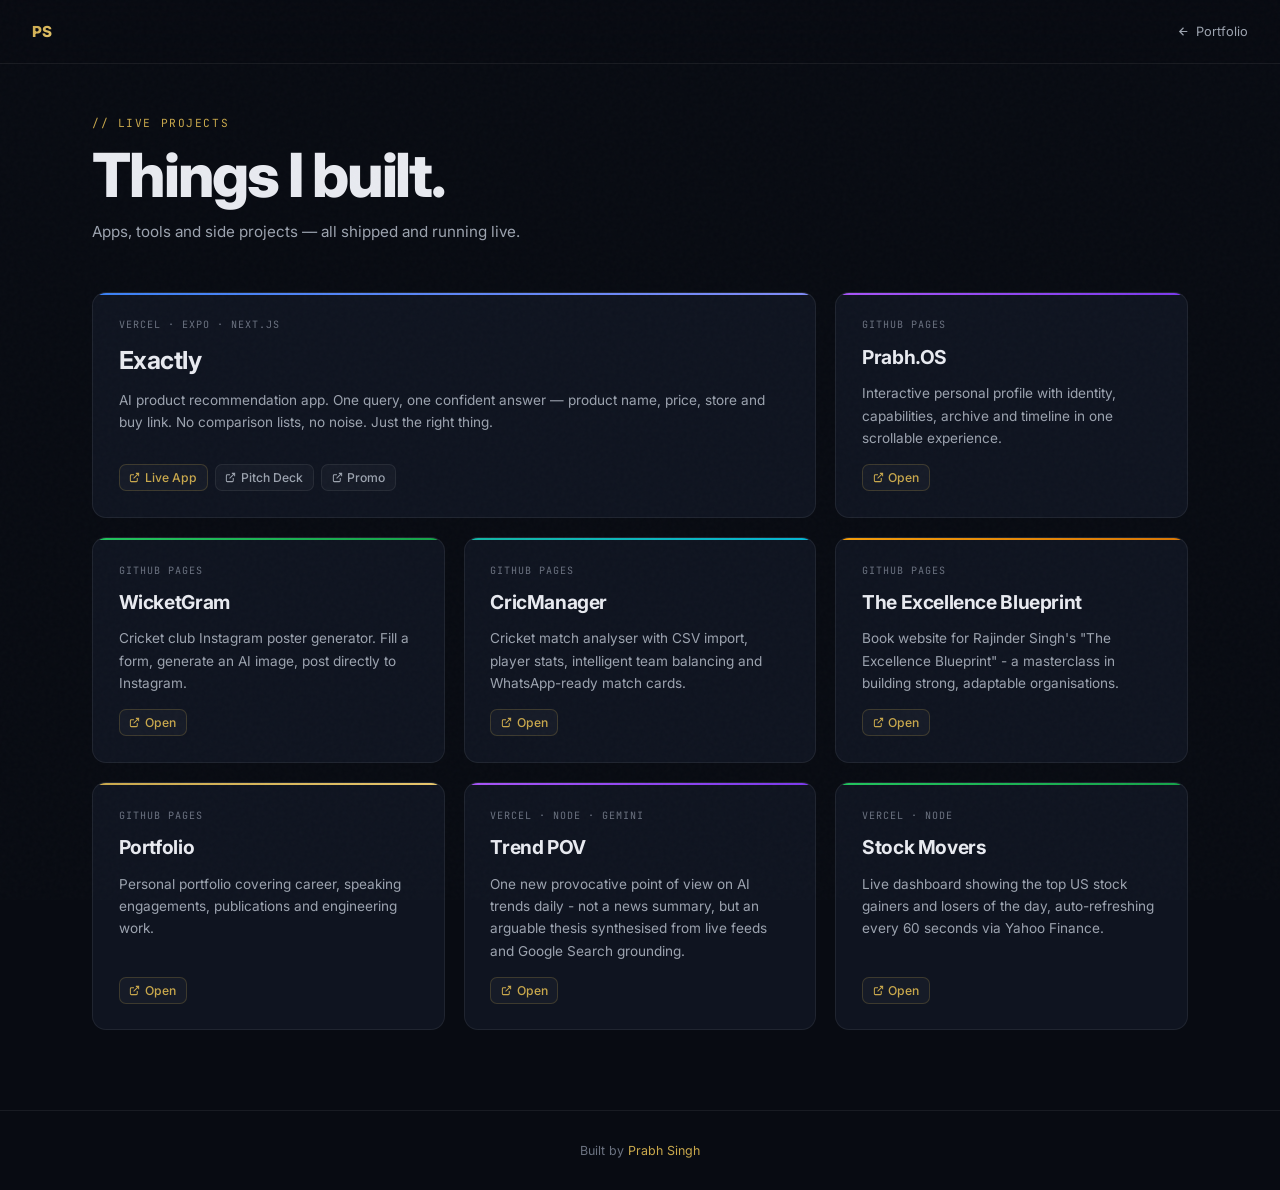
==== projects.html @ 9d578409 "Add projects hub landing page" ====
<!DOCTYPE html>
<html lang="en">
<head>
  <meta charset="UTF-8">
  <meta name="viewport" content="width=device-width, initial-scale=1.0">
  <title>Projects — Prabh Singh</title>
  <meta name="description" content="Live projects by Prabh Singh — apps, tools and side projects shipped and running.">
  <meta property="og:title" content="Projects — Prabh Singh">
  <meta property="og:description" content="Apps, tools and side projects shipped and running live.">
  <meta property="og:type" content="website">
  <meta name="theme-color" content="#c9a84c">
  <link rel="icon" href="data:image/svg+xml,<svg xmlns='http://www.w3.org/2000/svg' viewBox='0 0 100 100'><text y='.9em' font-size='90'>⚡</text></svg>">
  <link rel="preconnect" href="https://fonts.googleapis.com">
  <link rel="preconnect" href="https://fonts.gstatic.com" crossorigin>
  <link href="https://fonts.googleapis.com/css2?family=Inter:wght@300;400;500;600;700;800&family=JetBrains+Mono:wght@400;500&display=swap" rel="stylesheet">
  <style>
    *, *::before, *::after { box-sizing: border-box; margin: 0; padding: 0; }

    :root {
      --bg:        #080b12;
      --surface:   #0f1420;
      --border:    rgba(255,255,255,0.07);
      --bh:        rgba(201,168,76,0.28);
      --gold:      #c9a84c;
      --gold-2:    #e8c76d;
      --text:      #e8eaf0;
      --muted:     #9ca3af;
      --dim:       #6b7280;
      --r:         14px;
    }

    html { scroll-behavior: smooth; }

    body {
      background: var(--bg);
      color: var(--text);
      font-family: 'Inter', system-ui, sans-serif;
      min-height: 100dvh;
      -webkit-font-smoothing: antialiased;
    }

    /* noise */
    body::after {
      content: '';
      position: fixed;
      inset: 0;
      pointer-events: none;
      z-index: 200;
      background-image: url("data:image/svg+xml,%3Csvg viewBox='0 0 256 256' xmlns='http://www.w3.org/2000/svg'%3E%3Cfilter id='n'%3E%3CfeTurbulence type='fractalNoise' baseFrequency='0.9' numOctaves='4' stitchTiles='stitch'/%3E%3C/filter%3E%3Crect width='100%25' height='100%25' filter='url(%23n)'/%3E%3C/svg%3E");
      opacity: 0.022;
    }

    /* ── NAV ── */
    nav {
      position: fixed;
      inset: 0 0 auto;
      z-index: 50;
      height: 64px;
      padding: 0 2rem;
      display: flex;
      align-items: center;
      justify-content: space-between;
      border-bottom: 1px solid var(--border);
      background: rgba(8,11,18,0.88);
      backdrop-filter: blur(18px);
      -webkit-backdrop-filter: blur(18px);
    }

    .nav-logo {
      font-weight: 800;
      font-size: 0.95rem;
      letter-spacing: 0.03em;
      text-decoration: none;
      background: linear-gradient(135deg, var(--gold), var(--gold-2));
      -webkit-background-clip: text;
      -webkit-text-fill-color: transparent;
      background-clip: text;
    }

    .nav-back {
      display: flex;
      align-items: center;
      gap: 0.4rem;
      font-size: 0.8rem;
      color: var(--muted);
      text-decoration: none;
      transition: color 0.2s;
    }
    .nav-back:hover { color: var(--text); }
    .nav-back svg { flex-shrink: 0; }

    /* ── MAIN ── */
    main {
      max-width: 1160px;
      margin: 0 auto;
      padding: 116px 2rem 80px;
    }

    /* ── HEADER ── */
    .hd {
      margin-bottom: 3rem;
    }
    .hd-eye {
      font-family: 'JetBrains Mono', monospace;
      font-size: 0.7rem;
      color: var(--gold);
      letter-spacing: 0.14em;
      text-transform: uppercase;
      margin-bottom: 0.85rem;
    }
    .hd-title {
      font-size: clamp(2.2rem, 5vw, 3.8rem);
      font-weight: 800;
      letter-spacing: -0.035em;
      line-height: 1.04;
    }
    .hd-sub {
      margin-top: 0.75rem;
      font-size: 0.95rem;
      color: var(--muted);
      line-height: 1.65;
      max-width: 44ch;
    }

    /* ── GRID ── */
    .grid {
      display: grid;
      grid-template-columns: repeat(3, 1fr);
      gap: 1.2rem;
    }

    /* Exactly spans 2 cols */
    .card--w2 { grid-column: span 2; }

    /* ── CARD ── */
    .card {
      background: var(--surface);
      border: 1px solid var(--border);
      border-radius: var(--r);
      padding: 1.6rem;
      display: flex;
      flex-direction: column;
      gap: 0.9rem;
      position: relative;
      overflow: hidden;
      transition: border-color 0.25s, transform 0.22s, box-shadow 0.25s;
    }

    /* spotlight */
    .card::before {
      content: '';
      position: absolute;
      inset: 0;
      border-radius: inherit;
      pointer-events: none;
      opacity: 0;
      transition: opacity 0.3s;
      background: radial-gradient(520px circle at var(--mx,50%) var(--my,50%), rgba(201,168,76,0.05), transparent 42%);
    }

    .card:hover {
      border-color: var(--bh);
      transform: translateY(-2px);
      box-shadow: 0 14px 44px rgba(0,0,0,0.38), 0 0 0 1px rgba(201,168,76,0.07);
    }
    .card:hover::before { opacity: 1; }

    /* top accent bar */
    .card-bar {
      position: absolute;
      top: 0; left: 0; right: 0;
      height: 2px;
      border-radius: var(--r) var(--r) 0 0;
    }
    .bar-gold   { background: linear-gradient(90deg,#c9a84c,#e8c76d); }
    .bar-blue   { background: linear-gradient(90deg,#3b82f6,#818cf8); }
    .bar-green  { background: linear-gradient(90deg,#22c55e,#16a34a); }
    .bar-teal   { background: linear-gradient(90deg,#14b8a6,#06b6d4); }
    .bar-amber  { background: linear-gradient(90deg,#f59e0b,#d97706); }
    .bar-purple { background: linear-gradient(90deg,#a855f7,#7c3aed); }

    .card-platform {
      font-family: 'JetBrains Mono', monospace;
      font-size: 0.63rem;
      color: var(--dim);
      text-transform: uppercase;
      letter-spacing: 0.1em;
    }

    .card-name {
      font-size: 1.2rem;
      font-weight: 700;
      letter-spacing: -0.02em;
      line-height: 1.15;
    }
    .card--w2 .card-name { font-size: 1.55rem; }

    .card-desc {
      font-size: 0.85rem;
      color: var(--muted);
      line-height: 1.65;
      flex: 1;
    }

    /* links */
    .card-links {
      display: flex;
      flex-wrap: wrap;
      gap: 0.45rem;
      margin-top: auto;
    }

    .lnk {
      display: inline-flex;
      align-items: center;
      gap: 0.3rem;
      font-size: 0.76rem;
      font-weight: 500;
      text-decoration: none;
      border-radius: 7px;
      padding: 0.32rem 0.6rem;
      border: 1px solid var(--border);
      background: rgba(255,255,255,0.03);
      color: var(--muted);
      transition: color 0.2s, border-color 0.2s, background 0.2s;
    }
    .lnk:hover {
      color: var(--gold);
      border-color: rgba(201,168,76,0.3);
      background: rgba(201,168,76,0.06);
    }
    .lnk--p {
      color: var(--gold);
      border-color: rgba(201,168,76,0.22);
    }
    .lnk--p:hover {
      border-color: rgba(201,168,76,0.5);
      background: rgba(201,168,76,0.1);
    }

    /* ── FOOTER ── */
    footer {
      padding: 2rem;
      text-align: center;
      border-top: 1px solid var(--border);
      font-size: 0.78rem;
      color: var(--dim);
    }
    footer a { color: var(--gold); text-decoration: none; }
    footer a:hover { text-decoration: underline; }

    /* ── ENTRY ANIMATIONS ── */
    @media (prefers-reduced-motion: no-preference) {
      .hd {
        animation: up 0.42s ease both;
      }
      .card {
        opacity: 0;
        animation: up 0.48s ease both;
      }
      .card:nth-child(1) { animation-delay: 0.06s; }
      .card:nth-child(2) { animation-delay: 0.12s; }
      .card:nth-child(3) { animation-delay: 0.18s; }
      .card:nth-child(4) { animation-delay: 0.24s; }
      .card:nth-child(5) { animation-delay: 0.30s; }
      .card:nth-child(6) { animation-delay: 0.36s; }

      @keyframes up {
        from { opacity: 0; transform: translateY(18px); }
        to   { opacity: 1; transform: translateY(0); }
      }
    }

    /* ── RESPONSIVE ── */
    @media (max-width: 860px) {
      .grid { grid-template-columns: repeat(2, 1fr); }
      .card--w2 { grid-column: span 2; }
    }

    @media (max-width: 540px) {
      nav { padding: 0 1.25rem; }
      main { padding: 96px 1.25rem 60px; }
      .grid { grid-template-columns: 1fr; }
      .card--w2 { grid-column: span 1; }
      .card--w2 .card-name { font-size: 1.25rem; }
    }
  </style>
</head>
<body>

  <nav>
    <a href="/" class="nav-logo">PS</a>
    <a href="/" class="nav-back">
      <svg width="13" height="13" viewBox="0 0 24 24" fill="none" stroke="currentColor" stroke-width="2.2"><path d="M19 12H5M12 19l-7-7 7-7"/></svg>
      Portfolio
    </a>
  </nav>

  <main>
    <div class="hd">
      <p class="hd-eye">// live projects</p>
      <h1 class="hd-title">Things I built.</h1>
      <p class="hd-sub">Apps, tools and side projects — all shipped and running live.</p>
    </div>

    <div class="grid">

      <!-- Exactly — featured, 2 cols -->
      <div class="card card--w2">
        <div class="card-bar bar-blue"></div>
        <span class="card-platform">Vercel · Expo · Next.js</span>
        <h2 class="card-name">Exactly</h2>
        <p class="card-desc">AI product recommendation app. One query, one confident answer — product name, price, store and buy link. No comparison lists, no noise. Just the right thing.</p>
        <div class="card-links">
          <a href="https://exactly-mobile.vercel.app" class="lnk lnk--p" target="_blank" rel="noopener">
            <svg width="11" height="11" viewBox="0 0 24 24" fill="none" stroke="currentColor" stroke-width="2.2"><path d="M18 13v6a2 2 0 0 1-2 2H5a2 2 0 0 1-2-2V8a2 2 0 0 1 2-2h6"/><polyline points="15 3 21 3 21 9"/><line x1="10" y1="14" x2="21" y2="3"/></svg>
            Live App
          </a>
          <a href="https://exactly-mobile.vercel.app/pitch" class="lnk" target="_blank" rel="noopener">
            <svg width="11" height="11" viewBox="0 0 24 24" fill="none" stroke="currentColor" stroke-width="2.2"><path d="M18 13v6a2 2 0 0 1-2 2H5a2 2 0 0 1-2-2V8a2 2 0 0 1 2-2h6"/><polyline points="15 3 21 3 21 9"/><line x1="10" y1="14" x2="21" y2="3"/></svg>
            Pitch Deck
          </a>
          <a href="https://hyperframes.dev/p/05f22830-773f-4db6-a592-3b516aca5b31?claim_token=L5NvchxuxPagzbvqPsK12kyhr0GPwmpG" class="lnk" target="_blank" rel="noopener">
            <svg width="11" height="11" viewBox="0 0 24 24" fill="none" stroke="currentColor" stroke-width="2.2"><path d="M18 13v6a2 2 0 0 1-2 2H5a2 2 0 0 1-2-2V8a2 2 0 0 1 2-2h6"/><polyline points="15 3 21 3 21 9"/><line x1="10" y1="14" x2="21" y2="3"/></svg>
            Promo
          </a>
        </div>
      </div>

      <!-- Prabh.OS -->
      <div class="card">
        <div class="card-bar bar-purple"></div>
        <span class="card-platform">GitHub Pages</span>
        <h2 class="card-name">Prabh.OS</h2>
        <p class="card-desc">Interactive personal profile with identity, capabilities, archive and timeline in one scrollable experience.</p>
        <div class="card-links">
          <a href="https://prabhsimransingh.github.io/profile/" class="lnk lnk--p" target="_blank" rel="noopener">
            <svg width="11" height="11" viewBox="0 0 24 24" fill="none" stroke="currentColor" stroke-width="2.2"><path d="M18 13v6a2 2 0 0 1-2 2H5a2 2 0 0 1-2-2V8a2 2 0 0 1 2-2h6"/><polyline points="15 3 21 3 21 9"/><line x1="10" y1="14" x2="21" y2="3"/></svg>
            Open
          </a>
        </div>
      </div>

      <!-- WicketGram -->
      <div class="card">
        <div class="card-bar bar-green"></div>
        <span class="card-platform">GitHub Pages</span>
        <h2 class="card-name">WicketGram</h2>
        <p class="card-desc">Cricket club Instagram poster generator. Fill a form, generate an AI image, post directly to Instagram.</p>
        <div class="card-links">
          <a href="https://prabhsimransingh.github.io/cricket-instagram/v2/" class="lnk lnk--p" target="_blank" rel="noopener">
            <svg width="11" height="11" viewBox="0 0 24 24" fill="none" stroke="currentColor" stroke-width="2.2"><path d="M18 13v6a2 2 0 0 1-2 2H5a2 2 0 0 1-2-2V8a2 2 0 0 1 2-2h6"/><polyline points="15 3 21 3 21 9"/><line x1="10" y1="14" x2="21" y2="3"/></svg>
            Open
          </a>
        </div>
      </div>

      <!-- CricManager -->
      <div class="card">
        <div class="card-bar bar-teal"></div>
        <span class="card-platform">GitHub Pages</span>
        <h2 class="card-name">CricManager</h2>
        <p class="card-desc">Cricket match analyser with CSV import, player stats, intelligent team balancing and WhatsApp-ready match cards.</p>
        <div class="card-links">
          <a href="https://prabhsimransingh.github.io/CricManager/" class="lnk lnk--p" target="_blank" rel="noopener">
            <svg width="11" height="11" viewBox="0 0 24 24" fill="none" stroke="currentColor" stroke-width="2.2"><path d="M18 13v6a2 2 0 0 1-2 2H5a2 2 0 0 1-2-2V8a2 2 0 0 1 2-2h6"/><polyline points="15 3 21 3 21 9"/><line x1="10" y1="14" x2="21" y2="3"/></svg>
            Open
          </a>
        </div>
      </div>

      <!-- Excellence Blueprint -->
      <div class="card">
        <div class="card-bar bar-amber"></div>
        <span class="card-platform">GitHub Pages</span>
        <h2 class="card-name">The Excellence Blueprint</h2>
        <p class="card-desc">Book website for Rajinder Singh's "The Excellence Blueprint" - a masterclass in building strong, adaptable organisations.</p>
        <div class="card-links">
          <a href="https://blueprintbook.github.io/" class="lnk lnk--p" target="_blank" rel="noopener">
            <svg width="11" height="11" viewBox="0 0 24 24" fill="none" stroke="currentColor" stroke-width="2.2"><path d="M18 13v6a2 2 0 0 1-2 2H5a2 2 0 0 1-2-2V8a2 2 0 0 1 2-2h6"/><polyline points="15 3 21 3 21 9"/><line x1="10" y1="14" x2="21" y2="3"/></svg>
            Open
          </a>
        </div>
      </div>

      <!-- Portfolio -->
      <div class="card">
        <div class="card-bar bar-gold"></div>
        <span class="card-platform">GitHub Pages</span>
        <h2 class="card-name">Portfolio</h2>
        <p class="card-desc">Personal portfolio covering career, speaking engagements, publications and engineering work.</p>
        <div class="card-links">
          <a href="https://prabhsimransingh.github.io/" class="lnk lnk--p" target="_blank" rel="noopener">
            <svg width="11" height="11" viewBox="0 0 24 24" fill="none" stroke="currentColor" stroke-width="2.2"><path d="M18 13v6a2 2 0 0 1-2 2H5a2 2 0 0 1-2-2V8a2 2 0 0 1 2-2h6"/><polyline points="15 3 21 3 21 9"/><line x1="10" y1="14" x2="21" y2="3"/></svg>
            Open
          </a>
        </div>
      </div>

      <!-- Trend POV -->
      <div class="card">
        <div class="card-bar bar-purple"></div>
        <span class="card-platform">Vercel · Node · Gemini</span>
        <h2 class="card-name">Trend POV</h2>
        <p class="card-desc">One new provocative point of view on AI trends daily - not a news summary, but an arguable thesis synthesised from live feeds and Google Search grounding.</p>
        <div class="card-links">
          <a href="https://trend-pov.vercel.app" class="lnk lnk--p" target="_blank" rel="noopener">
            <svg width="11" height="11" viewBox="0 0 24 24" fill="none" stroke="currentColor" stroke-width="2.2"><path d="M18 13v6a2 2 0 0 1-2 2H5a2 2 0 0 1-2-2V8a2 2 0 0 1 2-2h6"/><polyline points="15 3 21 3 21 9"/><line x1="10" y1="14" x2="21" y2="3"/></svg>
            Open
          </a>
        </div>
      </div>

      <!-- Stock Movers -->
      <div class="card">
        <div class="card-bar bar-green"></div>
        <span class="card-platform">Vercel · Node</span>
        <h2 class="card-name">Stock Movers</h2>
        <p class="card-desc">Live dashboard showing the top US stock gainers and losers of the day, auto-refreshing every 60 seconds via Yahoo Finance.</p>
        <div class="card-links">
          <a href="https://stock-movers-seven.vercel.app" class="lnk lnk--p" target="_blank" rel="noopener">
            <svg width="11" height="11" viewBox="0 0 24 24" fill="none" stroke="currentColor" stroke-width="2.2"><path d="M18 13v6a2 2 0 0 1-2 2H5a2 2 0 0 1-2-2V8a2 2 0 0 1 2-2h6"/><polyline points="15 3 21 3 21 9"/><line x1="10" y1="14" x2="21" y2="3"/></svg>
            Open
          </a>
        </div>
      </div>

    </div>
  </main>

  <footer>
    Built by <a href="https://prabhsimransingh.github.io/">Prabh Singh</a>
  </footer>

  <script>
    document.querySelectorAll('.card').forEach(card => {
      card.addEventListener('mousemove', e => {
        const r = card.getBoundingClientRect();
        card.style.setProperty('--mx', ((e.clientX - r.left) / r.width  * 100) + '%');
        card.style.setProperty('--my', ((e.clientY - r.top)  / r.height * 100) + '%');
      });
    });
  </script>

</body>
</html>
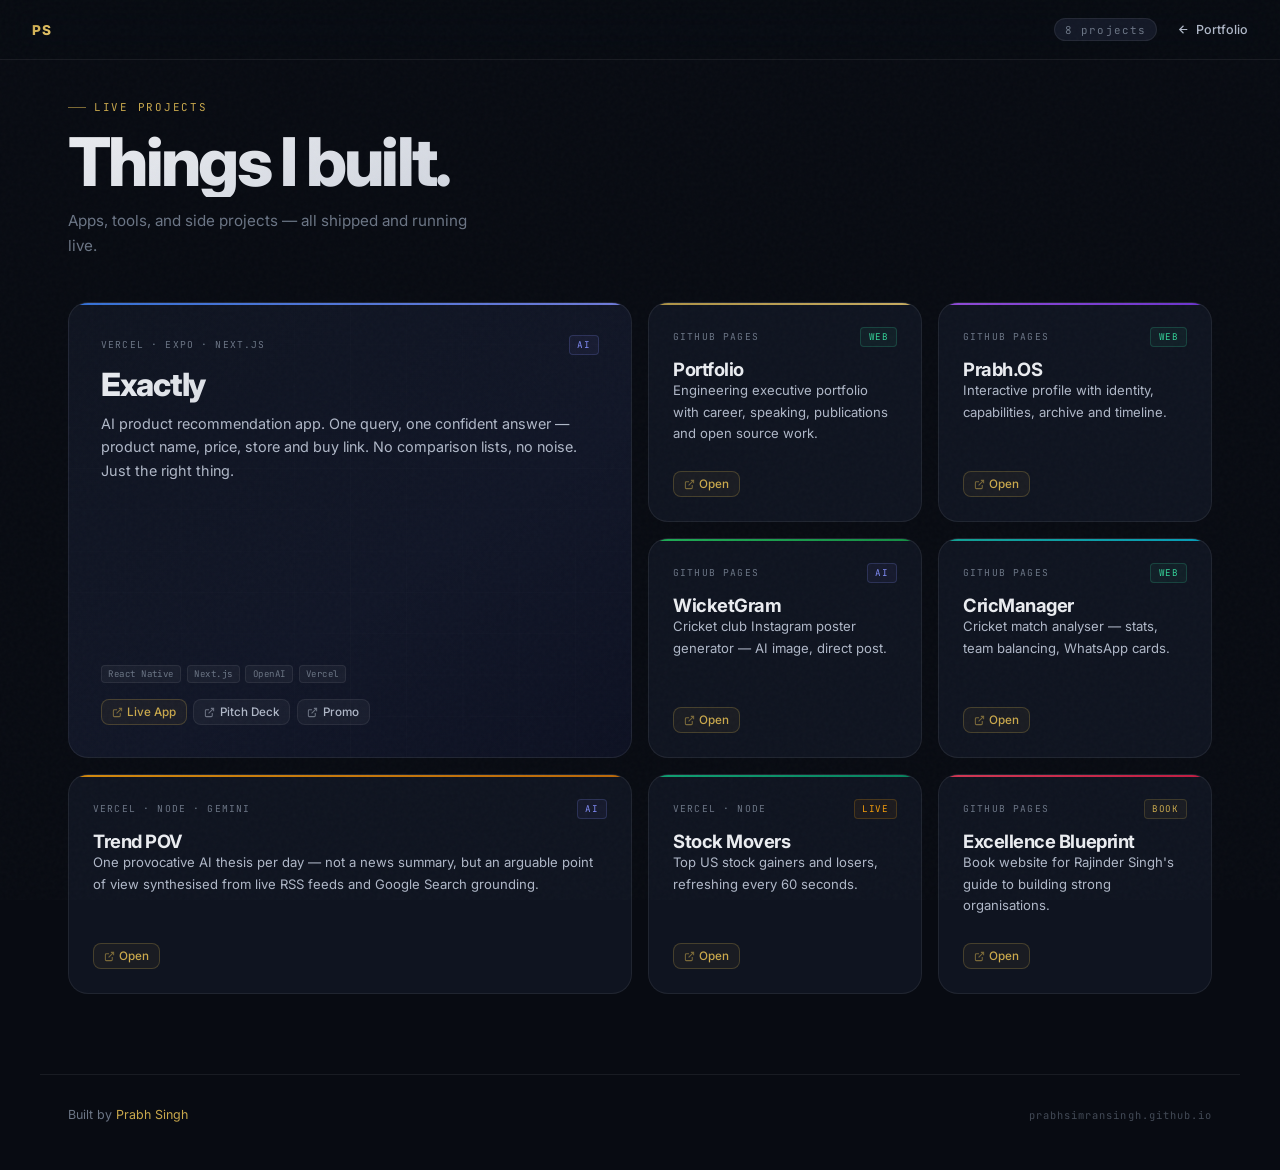
==== commit 9b657151: "Redesign projects hub — bento grid, motion interactions, UI/UX Pro Max" ====
--- a/projects.html
+++ b/projects.html
@@ -6,27 +6,32 @@
   <title>Projects — Prabh Singh</title>
   <meta name="description" content="Live projects by Prabh Singh — apps, tools and side projects shipped and running.">
   <meta property="og:title" content="Projects — Prabh Singh">
-  <meta property="og:description" content="Apps, tools and side projects shipped and running live.">
+  <meta property="og:description" content="Apps, tools and side projects — all shipped and live.">
   <meta property="og:type" content="website">
   <meta name="theme-color" content="#c9a84c">
   <link rel="icon" href="data:image/svg+xml,<svg xmlns='http://www.w3.org/2000/svg' viewBox='0 0 100 100'><text y='.9em' font-size='90'>⚡</text></svg>">
   <link rel="preconnect" href="https://fonts.googleapis.com">
   <link rel="preconnect" href="https://fonts.gstatic.com" crossorigin>
-  <link href="https://fonts.googleapis.com/css2?family=Inter:wght@300;400;500;600;700;800&family=JetBrains+Mono:wght@400;500&display=swap" rel="stylesheet">
+  <link href="https://fonts.googleapis.com/css2?family=Inter:ital,wght@0,300;0,400;0,500;0,600;0,700;0,800;1,400&family=JetBrains+Mono:wght@400;500&display=swap" rel="stylesheet">
   <style>
     *, *::before, *::after { box-sizing: border-box; margin: 0; padding: 0; }
 
     :root {
-      --bg:        #080b12;
-      --surface:   #0f1420;
-      --border:    rgba(255,255,255,0.07);
-      --bh:        rgba(201,168,76,0.28);
-      --gold:      #c9a84c;
-      --gold-2:    #e8c76d;
-      --text:      #e8eaf0;
-      --muted:     #9ca3af;
-      --dim:       #6b7280;
-      --r:         14px;
+      --bg:         #080b12;
+      --bg-2:       #0c101a;
+      --surface:    #0f1420;
+      --surface-2:  #131826;
+      --border:     rgba(255,255,255,0.07);
+      --border-md:  rgba(255,255,255,0.11);
+      --gold:       #c9a84c;
+      --gold-2:     #e8c76d;
+      --gold-3:     #f5dfa0;
+      --text:       #eaecf0;
+      --text-2:     #b0b8c8;
+      --muted:      #6b7585;
+      --r-card:     20px;
+      --r-btn:      8px;
+      --transition: 0.24s cubic-bezier(0.22, 1, 0.36, 1);
     }
 
     html { scroll-behavior: smooth; }
@@ -37,252 +42,363 @@
       font-family: 'Inter', system-ui, sans-serif;
       min-height: 100dvh;
       -webkit-font-smoothing: antialiased;
-    }
-
-    /* noise */
+      -moz-osx-font-smoothing: grayscale;
+    }
+
+    /* grain overlay */
     body::after {
       content: '';
-      position: fixed;
-      inset: 0;
-      pointer-events: none;
-      z-index: 200;
-      background-image: url("data:image/svg+xml,%3Csvg viewBox='0 0 256 256' xmlns='http://www.w3.org/2000/svg'%3E%3Cfilter id='n'%3E%3CfeTurbulence type='fractalNoise' baseFrequency='0.9' numOctaves='4' stitchTiles='stitch'/%3E%3C/filter%3E%3Crect width='100%25' height='100%25' filter='url(%23n)'/%3E%3C/svg%3E");
-      opacity: 0.022;
-    }
-
-    /* ── NAV ── */
+      position: fixed; inset: 0;
+      pointer-events: none; z-index: 999;
+      background-image: url("data:image/svg+xml,%3Csvg viewBox='0 0 256 256' xmlns='http://www.w3.org/2000/svg'%3E%3Cfilter id='n'%3E%3CfeTurbulence type='fractalNoise' baseFrequency='0.92' numOctaves='4' stitchTiles='stitch'/%3E%3C/filter%3E%3Crect width='100%25' height='100%25' filter='url(%23n)'/%3E%3C/svg%3E");
+      opacity: 0.025;
+    }
+
+    /* ── NAV ─────────────────────────────── */
     nav {
-      position: fixed;
-      inset: 0 0 auto;
-      z-index: 50;
-      height: 64px;
+      position: fixed; inset: 0 0 auto;
+      z-index: 90;
+      height: 60px;
       padding: 0 2rem;
-      display: flex;
-      align-items: center;
-      justify-content: space-between;
+      display: flex; align-items: center; justify-content: space-between;
+      background: rgba(8,11,18,0.82);
+      backdrop-filter: blur(20px) saturate(160%);
+      -webkit-backdrop-filter: blur(20px) saturate(160%);
       border-bottom: 1px solid var(--border);
-      background: rgba(8,11,18,0.88);
-      backdrop-filter: blur(18px);
-      -webkit-backdrop-filter: blur(18px);
     }
 
     .nav-logo {
-      font-weight: 800;
-      font-size: 0.95rem;
-      letter-spacing: 0.03em;
+      font-size: 0.85rem; font-weight: 800; letter-spacing: 0.06em;
       text-decoration: none;
       background: linear-gradient(135deg, var(--gold), var(--gold-2));
-      -webkit-background-clip: text;
-      -webkit-text-fill-color: transparent;
+      -webkit-background-clip: text; -webkit-text-fill-color: transparent;
       background-clip: text;
     }
 
+    .nav-right { display: flex; align-items: center; gap: 1.25rem; }
+
+    .nav-count {
+      font-family: 'JetBrains Mono', monospace;
+      font-size: 0.68rem; letter-spacing: 0.1em;
+      color: var(--muted);
+      background: var(--surface-2);
+      border: 1px solid var(--border);
+      border-radius: 100px;
+      padding: 0.2rem 0.65rem;
+    }
+
     .nav-back {
-      display: flex;
-      align-items: center;
-      gap: 0.4rem;
-      font-size: 0.8rem;
-      color: var(--muted);
-      text-decoration: none;
-      transition: color 0.2s;
+      display: flex; align-items: center; gap: 0.35rem;
+      font-size: 0.78rem; font-weight: 500;
+      color: var(--text-2); text-decoration: none;
+      transition: color var(--transition);
     }
     .nav-back:hover { color: var(--text); }
     .nav-back svg { flex-shrink: 0; }
 
-    /* ── MAIN ── */
+    /* ── MAIN ────────────────────────────── */
     main {
-      max-width: 1160px;
+      max-width: 1200px;
       margin: 0 auto;
-      padding: 116px 2rem 80px;
-    }
-
-    /* ── HEADER ── */
-    .hd {
-      margin-bottom: 3rem;
-    }
-    .hd-eye {
+      padding: 100px 1.75rem 80px;
+    }
+
+    /* ── PAGE HEADER ─────────────────────── */
+    .page-header { margin-bottom: 2.75rem; }
+
+    .page-eye {
       font-family: 'JetBrains Mono', monospace;
-      font-size: 0.7rem;
-      color: var(--gold);
-      letter-spacing: 0.14em;
-      text-transform: uppercase;
-      margin-bottom: 0.85rem;
-    }
-    .hd-title {
-      font-size: clamp(2.2rem, 5vw, 3.8rem);
-      font-weight: 800;
-      letter-spacing: -0.035em;
-      line-height: 1.04;
-    }
-    .hd-sub {
-      margin-top: 0.75rem;
-      font-size: 0.95rem;
-      color: var(--muted);
-      line-height: 1.65;
-      max-width: 44ch;
-    }
-
-    /* ── GRID ── */
-    .grid {
+      font-size: 0.68rem; letter-spacing: 0.16em; text-transform: uppercase;
+      color: var(--gold); margin-bottom: 0.9rem;
+      display: flex; align-items: center; gap: 0.5rem;
+    }
+    .page-eye::before {
+      content: '';
+      display: inline-block; width: 18px; height: 1px;
+      background: var(--gold); opacity: 0.6;
+    }
+
+    .page-title {
+      font-size: clamp(2.4rem, 6vw, 4.2rem);
+      font-weight: 800; letter-spacing: -0.04em; line-height: 1.02;
+      background: linear-gradient(160deg, var(--text) 0%, var(--text-2) 100%);
+      -webkit-background-clip: text; -webkit-text-fill-color: transparent;
+      background-clip: text;
+    }
+
+    .page-sub {
+      margin-top: 0.7rem;
+      font-size: 0.95rem; color: var(--muted); line-height: 1.65; max-width: 42ch;
+    }
+
+    /* ── BENTO GRID ──────────────────────── */
+    .bento {
       display: grid;
-      grid-template-columns: repeat(3, 1fr);
-      gap: 1.2rem;
-    }
-
-    /* Exactly spans 2 cols */
-    .card--w2 { grid-column: span 2; }
-
-    /* ── CARD ── */
+      grid-template-columns: repeat(4, 1fr);
+      grid-auto-rows: 220px;
+      gap: 1rem;
+    }
+
+    /* card placement */
+    .card-exactly       { grid-column: 1 / 3; grid-row: 1 / 3; }
+    .card-portfolio     { grid-column: 3; grid-row: 1; }
+    .card-profile       { grid-column: 4; grid-row: 1; }
+    .card-wicketgram    { grid-column: 3; grid-row: 2; }
+    .card-cricmanager   { grid-column: 4; grid-row: 2; }
+    .card-trendpov      { grid-column: 1 / 3; grid-row: 3; }
+    .card-stockmovers   { grid-column: 3; grid-row: 3; }
+    .card-blueprint     { grid-column: 4; grid-row: 3; }
+
+    /* ── CARD BASE ───────────────────────── */
     .card {
       background: var(--surface);
       border: 1px solid var(--border);
-      border-radius: var(--r);
-      padding: 1.6rem;
-      display: flex;
-      flex-direction: column;
-      gap: 0.9rem;
-      position: relative;
-      overflow: hidden;
-      transition: border-color 0.25s, transform 0.22s, box-shadow 0.25s;
+      border-radius: var(--r-card);
+      padding: 1.5rem;
+      display: flex; flex-direction: column;
+      position: relative; overflow: hidden;
+      transition: border-color var(--transition), transform var(--transition), box-shadow var(--transition);
+      cursor: default;
+      will-change: transform;
     }
 
     /* spotlight */
     .card::before {
       content: '';
-      position: absolute;
-      inset: 0;
-      border-radius: inherit;
-      pointer-events: none;
-      opacity: 0;
-      transition: opacity 0.3s;
-      background: radial-gradient(520px circle at var(--mx,50%) var(--my,50%), rgba(201,168,76,0.05), transparent 42%);
+      position: absolute; inset: 0; border-radius: inherit;
+      pointer-events: none; opacity: 0;
+      transition: opacity 0.35s;
+      background: radial-gradient(480px circle at var(--mx,50%) var(--my,50%), rgba(201,168,76,0.055), transparent 50%);
+    }
+
+    /* top accent line */
+    .card::after {
+      content: '';
+      position: absolute; top: 0; left: 0; right: 0;
+      height: 1.5px; border-radius: var(--r-card) var(--r-card) 0 0;
+      background: var(--card-accent, transparent);
+      opacity: 0.85;
     }
 
     .card:hover {
-      border-color: var(--bh);
-      transform: translateY(-2px);
-      box-shadow: 0 14px 44px rgba(0,0,0,0.38), 0 0 0 1px rgba(201,168,76,0.07);
+      border-color: rgba(201,168,76,0.22);
+      transform: translateY(-3px) scale(1.005);
+      box-shadow: 0 20px 60px rgba(0,0,0,0.45), 0 0 0 1px rgba(201,168,76,0.06);
     }
     .card:hover::before { opacity: 1; }
 
-    /* top accent bar */
-    .card-bar {
-      position: absolute;
-      top: 0; left: 0; right: 0;
-      height: 2px;
-      border-radius: var(--r) var(--r) 0 0;
-    }
-    .bar-gold   { background: linear-gradient(90deg,#c9a84c,#e8c76d); }
-    .bar-blue   { background: linear-gradient(90deg,#3b82f6,#818cf8); }
-    .bar-green  { background: linear-gradient(90deg,#22c55e,#16a34a); }
-    .bar-teal   { background: linear-gradient(90deg,#14b8a6,#06b6d4); }
-    .bar-amber  { background: linear-gradient(90deg,#f59e0b,#d97706); }
-    .bar-purple { background: linear-gradient(90deg,#a855f7,#7c3aed); }
+    /* featured card hover is subtler due to scale */
+    .card-exactly:hover {
+      transform: translateY(-2px) scale(1.003);
+    }
+
+    /* accent colors */
+    .accent-blue   { --card-accent: linear-gradient(90deg,#3b82f6,#818cf8); }
+    .accent-gold   { --card-accent: linear-gradient(90deg,#c9a84c,#e8c76d); }
+    .accent-purple { --card-accent: linear-gradient(90deg,#a855f7,#7c3aed); }
+    .accent-green  { --card-accent: linear-gradient(90deg,#22c55e,#16a34a); }
+    .accent-teal   { --card-accent: linear-gradient(90deg,#14b8a6,#06b6d4); }
+    .accent-amber  { --card-accent: linear-gradient(90deg,#f59e0b,#d97706); }
+    .accent-emerald{ --card-accent: linear-gradient(90deg,#10b981,#059669); }
+    .accent-rose   { --card-accent: linear-gradient(90deg,#f43f5e,#e11d48); }
+
+    /* ── FEATURED CARD (Exactly) ─────────── */
+    .card-exactly {
+      background: linear-gradient(145deg, #0f1420 0%, #111627 60%, #0d1122 100%);
+      padding: 2rem;
+    }
+
+    /* subtle grid pattern on featured */
+    .card-exactly .card-grid-bg {
+      position: absolute; inset: 0; border-radius: inherit;
+      pointer-events: none; overflow: hidden;
+      opacity: 0.04;
+    }
+    .card-exactly .card-grid-bg svg {
+      width: 100%; height: 100%;
+    }
+
+    /* ── CARD PARTS ──────────────────────── */
+    .card-meta {
+      display: flex; align-items: center; justify-content: space-between;
+      margin-bottom: 0.75rem;
+    }
 
     .card-platform {
       font-family: 'JetBrains Mono', monospace;
-      font-size: 0.63rem;
-      color: var(--dim);
-      text-transform: uppercase;
-      letter-spacing: 0.1em;
-    }
+      font-size: 0.6rem; letter-spacing: 0.12em; text-transform: uppercase;
+      color: var(--muted);
+    }
+
+    .card-tag {
+      font-family: 'JetBrains Mono', monospace;
+      font-size: 0.58rem; letter-spacing: 0.08em; text-transform: uppercase;
+      color: var(--muted);
+      background: var(--surface-2);
+      border: 1px solid var(--border);
+      border-radius: 4px; padding: 0.18rem 0.45rem;
+    }
+    .card-tag.tag-ai     { color: #818cf8; border-color: rgba(129,140,248,0.2); background: rgba(129,140,248,0.06); }
+    .card-tag.tag-web    { color: #34d399; border-color: rgba(52,211,153,0.2);  background: rgba(52,211,153,0.06);  }
+    .card-tag.tag-node   { color: #f59e0b; border-color: rgba(245,158,11,0.2);  background: rgba(245,158,11,0.06);  }
+    .card-tag.tag-book   { color: #c9a84c; border-color: rgba(201,168,76,0.2);  background: rgba(201,168,76,0.06);  }
 
     .card-name {
-      font-size: 1.2rem;
-      font-weight: 700;
-      letter-spacing: -0.02em;
-      line-height: 1.15;
-    }
-    .card--w2 .card-name { font-size: 1.55rem; }
+      font-size: 1.15rem; font-weight: 700; letter-spacing: -0.025em;
+      line-height: 1.15; color: var(--text);
+    }
+
+    .card-exactly .card-name {
+      font-size: 2rem; font-weight: 800; letter-spacing: -0.04em;
+      background: linear-gradient(135deg, var(--text) 0%, var(--text-2) 100%);
+      -webkit-background-clip: text; -webkit-text-fill-color: transparent;
+      background-clip: text;
+      margin-bottom: 0.5rem;
+    }
 
     .card-desc {
-      font-size: 0.85rem;
+      font-size: 0.82rem; color: var(--text-2); line-height: 1.65;
+      flex: 1;
+      display: -webkit-box; -webkit-line-clamp: 3; -webkit-box-orient: vertical;
+      overflow: hidden;
+    }
+
+    .card-exactly .card-desc {
+      font-size: 0.9rem; color: var(--text-2);
+      -webkit-line-clamp: 4;
+    }
+
+    /* tech chips */
+    .card-chips {
+      display: flex; flex-wrap: wrap; gap: 0.35rem;
+      margin-top: 0.75rem;
+    }
+    .chip {
+      font-family: 'JetBrains Mono', monospace;
+      font-size: 0.57rem; letter-spacing: 0.05em;
       color: var(--muted);
-      line-height: 1.65;
-      flex: 1;
+      background: rgba(255,255,255,0.04);
+      border: 1px solid var(--border);
+      border-radius: 4px; padding: 0.15rem 0.4rem;
     }
 
     /* links */
     .card-links {
-      display: flex;
-      flex-wrap: wrap;
-      gap: 0.45rem;
-      margin-top: auto;
+      display: flex; flex-wrap: wrap; gap: 0.4rem;
+      margin-top: auto; padding-top: 1rem;
     }
 
     .lnk {
-      display: inline-flex;
-      align-items: center;
-      gap: 0.3rem;
-      font-size: 0.76rem;
-      font-weight: 500;
+      display: inline-flex; align-items: center; gap: 0.3rem;
+      font-size: 0.73rem; font-weight: 500;
       text-decoration: none;
-      border-radius: 7px;
-      padding: 0.32rem 0.6rem;
+      color: var(--text-2);
+      background: rgba(255,255,255,0.04);
       border: 1px solid var(--border);
-      background: rgba(255,255,255,0.03);
-      color: var(--muted);
-      transition: color 0.2s, border-color 0.2s, background 0.2s;
+      border-radius: var(--r-btn);
+      padding: 0.3rem 0.6rem;
+      transition: color var(--transition), border-color var(--transition), background var(--transition), transform 0.15s ease;
+      cursor: pointer;
     }
     .lnk:hover {
       color: var(--gold);
       border-color: rgba(201,168,76,0.3);
+      background: rgba(201,168,76,0.07);
+      transform: translateY(-1px);
+    }
+    .lnk:active { transform: scale(0.97); }
+
+    .lnk--primary {
+      color: var(--gold);
+      border-color: rgba(201,168,76,0.25);
       background: rgba(201,168,76,0.06);
     }
-    .lnk--p {
-      color: var(--gold);
-      border-color: rgba(201,168,76,0.22);
-    }
-    .lnk--p:hover {
+    .lnk--primary:hover {
       border-color: rgba(201,168,76,0.5);
-      background: rgba(201,168,76,0.1);
-    }
-
-    /* ── FOOTER ── */
+      background: rgba(201,168,76,0.12);
+    }
+
+    /* ext icon */
+    .ext-icon { opacity: 0.55; flex-shrink: 0; }
+    .lnk:hover .ext-icon { opacity: 1; }
+
+    /* ── FOOTER ──────────────────────────── */
     footer {
-      padding: 2rem;
-      text-align: center;
+      max-width: 1200px; margin: 0 auto;
+      padding: 2rem 1.75rem 3rem;
+      display: flex; align-items: center; justify-content: space-between;
       border-top: 1px solid var(--border);
-      font-size: 0.78rem;
-      color: var(--dim);
-    }
-    footer a { color: var(--gold); text-decoration: none; }
-    footer a:hover { text-decoration: underline; }
-
-    /* ── ENTRY ANIMATIONS ── */
+    }
+
+    .footer-left {
+      font-size: 0.78rem; color: var(--muted);
+    }
+    .footer-left a { color: var(--gold); text-decoration: none; }
+    .footer-left a:hover { text-decoration: underline; }
+
+    .footer-right {
+      font-family: 'JetBrains Mono', monospace;
+      font-size: 0.65rem; letter-spacing: 0.1em;
+      color: var(--muted); opacity: 0.6;
+    }
+
+    /* ── ENTRY ANIMATIONS ────────────────── */
     @media (prefers-reduced-motion: no-preference) {
-      .hd {
-        animation: up 0.42s ease both;
-      }
-      .card {
-        opacity: 0;
-        animation: up 0.48s ease both;
-      }
-      .card:nth-child(1) { animation-delay: 0.06s; }
-      .card:nth-child(2) { animation-delay: 0.12s; }
-      .card:nth-child(3) { animation-delay: 0.18s; }
-      .card:nth-child(4) { animation-delay: 0.24s; }
-      .card:nth-child(5) { animation-delay: 0.30s; }
-      .card:nth-child(6) { animation-delay: 0.36s; }
-
-      @keyframes up {
-        from { opacity: 0; transform: translateY(18px); }
+      .page-header { animation: fadeUp 0.45s cubic-bezier(0.22,1,0.36,1) 0.05s both; }
+
+      .card { animation: fadeUp 0.55s cubic-bezier(0.22,1,0.36,1) both; opacity: 0; }
+      .card-exactly     { animation-delay: 0.08s; }
+      .card-portfolio   { animation-delay: 0.14s; }
+      .card-profile     { animation-delay: 0.18s; }
+      .card-wicketgram  { animation-delay: 0.22s; }
+      .card-cricmanager { animation-delay: 0.26s; }
+      .card-trendpov    { animation-delay: 0.30s; }
+      .card-stockmovers { animation-delay: 0.34s; }
+      .card-blueprint   { animation-delay: 0.38s; }
+
+      @keyframes fadeUp {
+        from { opacity: 0; transform: translateY(22px); }
         to   { opacity: 1; transform: translateY(0); }
       }
     }
 
-    /* ── RESPONSIVE ── */
-    @media (max-width: 860px) {
-      .grid { grid-template-columns: repeat(2, 1fr); }
-      .card--w2 { grid-column: span 2; }
-    }
-
-    @media (max-width: 540px) {
-      nav { padding: 0 1.25rem; }
-      main { padding: 96px 1.25rem 60px; }
-      .grid { grid-template-columns: 1fr; }
-      .card--w2 { grid-column: span 1; }
-      .card--w2 .card-name { font-size: 1.25rem; }
+    /* ── RESPONSIVE ──────────────────────── */
+    @media (max-width: 1024px) {
+      .bento { grid-template-columns: repeat(3, 1fr); grid-auto-rows: 200px; }
+      .card-exactly   { grid-column: 1 / 3; grid-row: 1 / 3; }
+      .card-portfolio { grid-column: 3; grid-row: 1; }
+      .card-profile   { grid-column: 3; grid-row: 2; }
+      .card-wicketgram    { grid-column: 1; grid-row: 3; }
+      .card-cricmanager   { grid-column: 2; grid-row: 3; }
+      .card-trendpov      { grid-column: 3; grid-row: 3; }
+      .card-stockmovers   { grid-column: 1 / 3; grid-row: 4; }
+      .card-blueprint     { grid-column: 3; grid-row: 4; }
+    }
+
+    @media (max-width: 720px) {
+      main { padding: 88px 1rem 60px; }
+      nav  { padding: 0 1rem; }
+      footer { padding: 1.5rem 1rem 2.5rem; flex-direction: column; gap: 0.5rem; text-align: center; }
+
+      .bento {
+        grid-template-columns: 1fr 1fr;
+        grid-auto-rows: auto;
+        gap: 0.75rem;
+      }
+      .card-exactly     { grid-column: 1 / 3; grid-row: auto; min-height: 220px; }
+      .card-portfolio   { grid-column: auto; grid-row: auto; min-height: 160px; }
+      .card-profile     { grid-column: auto; grid-row: auto; min-height: 160px; }
+      .card-wicketgram  { grid-column: auto; grid-row: auto; min-height: 160px; }
+      .card-cricmanager { grid-column: auto; grid-row: auto; min-height: 160px; }
+      .card-trendpov    { grid-column: 1 / 3; grid-row: auto; min-height: 160px; }
+      .card-stockmovers { grid-column: auto; grid-row: auto; min-height: 160px; }
+      .card-blueprint   { grid-column: auto; grid-row: auto; min-height: 160px; }
+      .card-exactly .card-name { font-size: 1.5rem; }
+    }
+
+    @media (max-width: 400px) {
+      .bento { grid-template-columns: 1fr; }
+      .card-exactly, .card-trendpov { grid-column: 1; }
     }
   </style>
 </head>
@@ -290,150 +406,188 @@
 
   <nav>
     <a href="/" class="nav-logo">PS</a>
-    <a href="/" class="nav-back">
-      <svg width="13" height="13" viewBox="0 0 24 24" fill="none" stroke="currentColor" stroke-width="2.2"><path d="M19 12H5M12 19l-7-7 7-7"/></svg>
-      Portfolio
-    </a>
+    <div class="nav-right">
+      <span class="nav-count">8 projects</span>
+      <a href="/" class="nav-back" aria-label="Back to portfolio">
+        <svg width="13" height="13" viewBox="0 0 24 24" fill="none" stroke="currentColor" stroke-width="2.2" aria-hidden="true"><path d="M19 12H5M12 19l-7-7 7-7"/></svg>
+        Portfolio
+      </a>
+    </div>
   </nav>
 
   <main>
-    <div class="hd">
-      <p class="hd-eye">// live projects</p>
-      <h1 class="hd-title">Things I built.</h1>
-      <p class="hd-sub">Apps, tools and side projects — all shipped and running live.</p>
-    </div>
-
-    <div class="grid">
-
-      <!-- Exactly — featured, 2 cols -->
-      <div class="card card--w2">
-        <div class="card-bar bar-blue"></div>
-        <span class="card-platform">Vercel · Expo · Next.js</span>
+    <header class="page-header">
+      <p class="page-eye" aria-hidden="true">live projects</p>
+      <h1 class="page-title">Things I built.</h1>
+      <p class="page-sub">Apps, tools, and side projects — all shipped and running live.</p>
+    </header>
+
+    <div class="bento" role="list">
+
+      <!-- ── EXACTLY (featured 2×2) ── -->
+      <article class="card card-exactly accent-blue" role="listitem" aria-label="Exactly project">
+        <div class="card-grid-bg" aria-hidden="true">
+          <svg viewBox="0 0 400 440" preserveAspectRatio="none">
+            <defs>
+              <pattern id="g" width="40" height="40" patternUnits="userSpaceOnUse">
+                <path d="M 40 0 L 0 0 0 40" fill="none" stroke="white" stroke-width="0.5"/>
+              </pattern>
+            </defs>
+            <rect width="400" height="440" fill="url(#g)"/>
+          </svg>
+        </div>
+        <div class="card-meta">
+          <span class="card-platform">Vercel · Expo · Next.js</span>
+          <span class="card-tag tag-ai">AI</span>
+        </div>
         <h2 class="card-name">Exactly</h2>
         <p class="card-desc">AI product recommendation app. One query, one confident answer — product name, price, store and buy link. No comparison lists, no noise. Just the right thing.</p>
-        <div class="card-links">
-          <a href="https://exactly-mobile.vercel.app" class="lnk lnk--p" target="_blank" rel="noopener">
-            <svg width="11" height="11" viewBox="0 0 24 24" fill="none" stroke="currentColor" stroke-width="2.2"><path d="M18 13v6a2 2 0 0 1-2 2H5a2 2 0 0 1-2-2V8a2 2 0 0 1 2-2h6"/><polyline points="15 3 21 3 21 9"/><line x1="10" y1="14" x2="21" y2="3"/></svg>
+        <div class="card-chips">
+          <span class="chip">React Native</span>
+          <span class="chip">Next.js</span>
+          <span class="chip">OpenAI</span>
+          <span class="chip">Vercel</span>
+        </div>
+        <div class="card-links">
+          <a href="https://exactly-mobile.vercel.app" class="lnk lnk--primary" target="_blank" rel="noopener" aria-label="Exactly live app">
+            <svg class="ext-icon" width="11" height="11" viewBox="0 0 24 24" fill="none" stroke="currentColor" stroke-width="2.2" aria-hidden="true"><path d="M18 13v6a2 2 0 0 1-2 2H5a2 2 0 0 1-2-2V8a2 2 0 0 1 2-2h6"/><polyline points="15 3 21 3 21 9"/><line x1="10" y1="14" x2="21" y2="3"/></svg>
             Live App
           </a>
-          <a href="https://exactly-mobile.vercel.app/pitch" class="lnk" target="_blank" rel="noopener">
-            <svg width="11" height="11" viewBox="0 0 24 24" fill="none" stroke="currentColor" stroke-width="2.2"><path d="M18 13v6a2 2 0 0 1-2 2H5a2 2 0 0 1-2-2V8a2 2 0 0 1 2-2h6"/><polyline points="15 3 21 3 21 9"/><line x1="10" y1="14" x2="21" y2="3"/></svg>
+          <a href="https://exactly-mobile.vercel.app/pitch" class="lnk" target="_blank" rel="noopener" aria-label="Exactly pitch deck">
+            <svg class="ext-icon" width="11" height="11" viewBox="0 0 24 24" fill="none" stroke="currentColor" stroke-width="2.2" aria-hidden="true"><path d="M18 13v6a2 2 0 0 1-2 2H5a2 2 0 0 1-2-2V8a2 2 0 0 1 2-2h6"/><polyline points="15 3 21 3 21 9"/><line x1="10" y1="14" x2="21" y2="3"/></svg>
             Pitch Deck
           </a>
-          <a href="https://hyperframes.dev/p/05f22830-773f-4db6-a592-3b516aca5b31?claim_token=L5NvchxuxPagzbvqPsK12kyhr0GPwmpG" class="lnk" target="_blank" rel="noopener">
-            <svg width="11" height="11" viewBox="0 0 24 24" fill="none" stroke="currentColor" stroke-width="2.2"><path d="M18 13v6a2 2 0 0 1-2 2H5a2 2 0 0 1-2-2V8a2 2 0 0 1 2-2h6"/><polyline points="15 3 21 3 21 9"/><line x1="10" y1="14" x2="21" y2="3"/></svg>
+          <a href="https://hyperframes.dev/p/05f22830-773f-4db6-a592-3b516aca5b31?claim_token=L5NvchxuxPagzbvqPsK12kyhr0GPwmpG" class="lnk" target="_blank" rel="noopener" aria-label="Exactly promo video">
+            <svg class="ext-icon" width="11" height="11" viewBox="0 0 24 24" fill="none" stroke="currentColor" stroke-width="2.2" aria-hidden="true"><path d="M18 13v6a2 2 0 0 1-2 2H5a2 2 0 0 1-2-2V8a2 2 0 0 1 2-2h6"/><polyline points="15 3 21 3 21 9"/><line x1="10" y1="14" x2="21" y2="3"/></svg>
             Promo
           </a>
         </div>
-      </div>
-
-      <!-- Prabh.OS -->
-      <div class="card">
-        <div class="card-bar bar-purple"></div>
-        <span class="card-platform">GitHub Pages</span>
+      </article>
+
+      <!-- ── PORTFOLIO ── -->
+      <article class="card card-portfolio accent-gold" role="listitem" aria-label="Portfolio project">
+        <div class="card-meta">
+          <span class="card-platform">GitHub Pages</span>
+          <span class="card-tag tag-web">Web</span>
+        </div>
+        <h2 class="card-name">Portfolio</h2>
+        <p class="card-desc">Engineering executive portfolio with career, speaking, publications and open source work.</p>
+        <div class="card-links">
+          <a href="https://prabhsimransingh.github.io/" class="lnk lnk--primary" target="_blank" rel="noopener" aria-label="View portfolio">
+            <svg class="ext-icon" width="11" height="11" viewBox="0 0 24 24" fill="none" stroke="currentColor" stroke-width="2.2" aria-hidden="true"><path d="M18 13v6a2 2 0 0 1-2 2H5a2 2 0 0 1-2-2V8a2 2 0 0 1 2-2h6"/><polyline points="15 3 21 3 21 9"/><line x1="10" y1="14" x2="21" y2="3"/></svg>
+            Open
+          </a>
+        </div>
+      </article>
+
+      <!-- ── PRABH.OS ── -->
+      <article class="card card-profile accent-purple" role="listitem" aria-label="Prabh.OS profile project">
+        <div class="card-meta">
+          <span class="card-platform">GitHub Pages</span>
+          <span class="card-tag tag-web">Web</span>
+        </div>
         <h2 class="card-name">Prabh.OS</h2>
-        <p class="card-desc">Interactive personal profile with identity, capabilities, archive and timeline in one scrollable experience.</p>
-        <div class="card-links">
-          <a href="https://prabhsimransingh.github.io/profile/" class="lnk lnk--p" target="_blank" rel="noopener">
-            <svg width="11" height="11" viewBox="0 0 24 24" fill="none" stroke="currentColor" stroke-width="2.2"><path d="M18 13v6a2 2 0 0 1-2 2H5a2 2 0 0 1-2-2V8a2 2 0 0 1 2-2h6"/><polyline points="15 3 21 3 21 9"/><line x1="10" y1="14" x2="21" y2="3"/></svg>
+        <p class="card-desc">Interactive profile with identity, capabilities, archive and timeline.</p>
+        <div class="card-links">
+          <a href="https://prabhsimransingh.github.io/profile/" class="lnk lnk--primary" target="_blank" rel="noopener" aria-label="View Prabh.OS profile">
+            <svg class="ext-icon" width="11" height="11" viewBox="0 0 24 24" fill="none" stroke="currentColor" stroke-width="2.2" aria-hidden="true"><path d="M18 13v6a2 2 0 0 1-2 2H5a2 2 0 0 1-2-2V8a2 2 0 0 1 2-2h6"/><polyline points="15 3 21 3 21 9"/><line x1="10" y1="14" x2="21" y2="3"/></svg>
             Open
           </a>
         </div>
-      </div>
-
-      <!-- WicketGram -->
-      <div class="card">
-        <div class="card-bar bar-green"></div>
-        <span class="card-platform">GitHub Pages</span>
+      </article>
+
+      <!-- ── WICKETGRAM ── -->
+      <article class="card card-wicketgram accent-green" role="listitem" aria-label="WicketGram project">
+        <div class="card-meta">
+          <span class="card-platform">GitHub Pages</span>
+          <span class="card-tag tag-ai">AI</span>
+        </div>
         <h2 class="card-name">WicketGram</h2>
-        <p class="card-desc">Cricket club Instagram poster generator. Fill a form, generate an AI image, post directly to Instagram.</p>
-        <div class="card-links">
-          <a href="https://prabhsimransingh.github.io/cricket-instagram/v2/" class="lnk lnk--p" target="_blank" rel="noopener">
-            <svg width="11" height="11" viewBox="0 0 24 24" fill="none" stroke="currentColor" stroke-width="2.2"><path d="M18 13v6a2 2 0 0 1-2 2H5a2 2 0 0 1-2-2V8a2 2 0 0 1 2-2h6"/><polyline points="15 3 21 3 21 9"/><line x1="10" y1="14" x2="21" y2="3"/></svg>
+        <p class="card-desc">Cricket club Instagram poster generator — AI image, direct post.</p>
+        <div class="card-links">
+          <a href="https://prabhsimransingh.github.io/cricket-instagram/v2/" class="lnk lnk--primary" target="_blank" rel="noopener" aria-label="Open WicketGram">
+            <svg class="ext-icon" width="11" height="11" viewBox="0 0 24 24" fill="none" stroke="currentColor" stroke-width="2.2" aria-hidden="true"><path d="M18 13v6a2 2 0 0 1-2 2H5a2 2 0 0 1-2-2V8a2 2 0 0 1 2-2h6"/><polyline points="15 3 21 3 21 9"/><line x1="10" y1="14" x2="21" y2="3"/></svg>
             Open
           </a>
         </div>
-      </div>
-
-      <!-- CricManager -->
-      <div class="card">
-        <div class="card-bar bar-teal"></div>
-        <span class="card-platform">GitHub Pages</span>
+      </article>
+
+      <!-- ── CRICMANAGER ── -->
+      <article class="card card-cricmanager accent-teal" role="listitem" aria-label="CricManager project">
+        <div class="card-meta">
+          <span class="card-platform">GitHub Pages</span>
+          <span class="card-tag tag-web">Web</span>
+        </div>
         <h2 class="card-name">CricManager</h2>
-        <p class="card-desc">Cricket match analyser with CSV import, player stats, intelligent team balancing and WhatsApp-ready match cards.</p>
-        <div class="card-links">
-          <a href="https://prabhsimransingh.github.io/CricManager/" class="lnk lnk--p" target="_blank" rel="noopener">
-            <svg width="11" height="11" viewBox="0 0 24 24" fill="none" stroke="currentColor" stroke-width="2.2"><path d="M18 13v6a2 2 0 0 1-2 2H5a2 2 0 0 1-2-2V8a2 2 0 0 1 2-2h6"/><polyline points="15 3 21 3 21 9"/><line x1="10" y1="14" x2="21" y2="3"/></svg>
+        <p class="card-desc">Cricket match analyser — stats, team balancing, WhatsApp cards.</p>
+        <div class="card-links">
+          <a href="https://prabhsimransingh.github.io/CricManager/" class="lnk lnk--primary" target="_blank" rel="noopener" aria-label="Open CricManager">
+            <svg class="ext-icon" width="11" height="11" viewBox="0 0 24 24" fill="none" stroke="currentColor" stroke-width="2.2" aria-hidden="true"><path d="M18 13v6a2 2 0 0 1-2 2H5a2 2 0 0 1-2-2V8a2 2 0 0 1 2-2h6"/><polyline points="15 3 21 3 21 9"/><line x1="10" y1="14" x2="21" y2="3"/></svg>
             Open
           </a>
         </div>
-      </div>
-
-      <!-- Excellence Blueprint -->
-      <div class="card">
-        <div class="card-bar bar-amber"></div>
-        <span class="card-platform">GitHub Pages</span>
-        <h2 class="card-name">The Excellence Blueprint</h2>
-        <p class="card-desc">Book website for Rajinder Singh's "The Excellence Blueprint" - a masterclass in building strong, adaptable organisations.</p>
-        <div class="card-links">
-          <a href="https://blueprintbook.github.io/" class="lnk lnk--p" target="_blank" rel="noopener">
-            <svg width="11" height="11" viewBox="0 0 24 24" fill="none" stroke="currentColor" stroke-width="2.2"><path d="M18 13v6a2 2 0 0 1-2 2H5a2 2 0 0 1-2-2V8a2 2 0 0 1 2-2h6"/><polyline points="15 3 21 3 21 9"/><line x1="10" y1="14" x2="21" y2="3"/></svg>
+      </article>
+
+      <!-- ── TREND POV (wide 2×1) ── -->
+      <article class="card card-trendpov accent-amber" role="listitem" aria-label="Trend POV project">
+        <div class="card-meta">
+          <span class="card-platform">Vercel · Node · Gemini</span>
+          <span class="card-tag tag-ai">AI</span>
+        </div>
+        <h2 class="card-name">Trend POV</h2>
+        <p class="card-desc">One provocative AI thesis per day — not a news summary, but an arguable point of view synthesised from live RSS feeds and Google Search grounding.</p>
+        <div class="card-links">
+          <a href="https://trend-pov.vercel.app" class="lnk lnk--primary" target="_blank" rel="noopener" aria-label="Open Trend POV">
+            <svg class="ext-icon" width="11" height="11" viewBox="0 0 24 24" fill="none" stroke="currentColor" stroke-width="2.2" aria-hidden="true"><path d="M18 13v6a2 2 0 0 1-2 2H5a2 2 0 0 1-2-2V8a2 2 0 0 1 2-2h6"/><polyline points="15 3 21 3 21 9"/><line x1="10" y1="14" x2="21" y2="3"/></svg>
             Open
           </a>
         </div>
-      </div>
-
-      <!-- Portfolio -->
-      <div class="card">
-        <div class="card-bar bar-gold"></div>
-        <span class="card-platform">GitHub Pages</span>
-        <h2 class="card-name">Portfolio</h2>
-        <p class="card-desc">Personal portfolio covering career, speaking engagements, publications and engineering work.</p>
-        <div class="card-links">
-          <a href="https://prabhsimransingh.github.io/" class="lnk lnk--p" target="_blank" rel="noopener">
-            <svg width="11" height="11" viewBox="0 0 24 24" fill="none" stroke="currentColor" stroke-width="2.2"><path d="M18 13v6a2 2 0 0 1-2 2H5a2 2 0 0 1-2-2V8a2 2 0 0 1 2-2h6"/><polyline points="15 3 21 3 21 9"/><line x1="10" y1="14" x2="21" y2="3"/></svg>
+      </article>
+
+      <!-- ── STOCK MOVERS ── -->
+      <article class="card card-stockmovers accent-emerald" role="listitem" aria-label="Stock Movers project">
+        <div class="card-meta">
+          <span class="card-platform">Vercel · Node</span>
+          <span class="card-tag tag-node">Live</span>
+        </div>
+        <h2 class="card-name">Stock Movers</h2>
+        <p class="card-desc">Top US stock gainers and losers, refreshing every 60 seconds.</p>
+        <div class="card-links">
+          <a href="https://stock-movers-seven.vercel.app" class="lnk lnk--primary" target="_blank" rel="noopener" aria-label="Open Stock Movers">
+            <svg class="ext-icon" width="11" height="11" viewBox="0 0 24 24" fill="none" stroke="currentColor" stroke-width="2.2" aria-hidden="true"><path d="M18 13v6a2 2 0 0 1-2 2H5a2 2 0 0 1-2-2V8a2 2 0 0 1 2-2h6"/><polyline points="15 3 21 3 21 9"/><line x1="10" y1="14" x2="21" y2="3"/></svg>
             Open
           </a>
         </div>
-      </div>
-
-      <!-- Trend POV -->
-      <div class="card">
-        <div class="card-bar bar-purple"></div>
-        <span class="card-platform">Vercel · Node · Gemini</span>
-        <h2 class="card-name">Trend POV</h2>
-        <p class="card-desc">One new provocative point of view on AI trends daily - not a news summary, but an arguable thesis synthesised from live feeds and Google Search grounding.</p>
-        <div class="card-links">
-          <a href="https://trend-pov.vercel.app" class="lnk lnk--p" target="_blank" rel="noopener">
-            <svg width="11" height="11" viewBox="0 0 24 24" fill="none" stroke="currentColor" stroke-width="2.2"><path d="M18 13v6a2 2 0 0 1-2 2H5a2 2 0 0 1-2-2V8a2 2 0 0 1 2-2h6"/><polyline points="15 3 21 3 21 9"/><line x1="10" y1="14" x2="21" y2="3"/></svg>
+      </article>
+
+      <!-- ── EXCELLENCE BLUEPRINT ── -->
+      <article class="card card-blueprint accent-rose" role="listitem" aria-label="The Excellence Blueprint project">
+        <div class="card-meta">
+          <span class="card-platform">GitHub Pages</span>
+          <span class="card-tag tag-book">Book</span>
+        </div>
+        <h2 class="card-name">Excellence Blueprint</h2>
+        <p class="card-desc">Book website for Rajinder Singh's guide to building strong organisations.</p>
+        <div class="card-links">
+          <a href="https://blueprintbook.github.io/" class="lnk lnk--primary" target="_blank" rel="noopener" aria-label="Open Excellence Blueprint site">
+            <svg class="ext-icon" width="11" height="11" viewBox="0 0 24 24" fill="none" stroke="currentColor" stroke-width="2.2" aria-hidden="true"><path d="M18 13v6a2 2 0 0 1-2 2H5a2 2 0 0 1-2-2V8a2 2 0 0 1 2-2h6"/><polyline points="15 3 21 3 21 9"/><line x1="10" y1="14" x2="21" y2="3"/></svg>
             Open
           </a>
         </div>
-      </div>
-
-      <!-- Stock Movers -->
-      <div class="card">
-        <div class="card-bar bar-green"></div>
-        <span class="card-platform">Vercel · Node</span>
-        <h2 class="card-name">Stock Movers</h2>
-        <p class="card-desc">Live dashboard showing the top US stock gainers and losers of the day, auto-refreshing every 60 seconds via Yahoo Finance.</p>
-        <div class="card-links">
-          <a href="https://stock-movers-seven.vercel.app" class="lnk lnk--p" target="_blank" rel="noopener">
-            <svg width="11" height="11" viewBox="0 0 24 24" fill="none" stroke="currentColor" stroke-width="2.2"><path d="M18 13v6a2 2 0 0 1-2 2H5a2 2 0 0 1-2-2V8a2 2 0 0 1 2-2h6"/><polyline points="15 3 21 3 21 9"/><line x1="10" y1="14" x2="21" y2="3"/></svg>
-            Open
-          </a>
-        </div>
-      </div>
+      </article>
 
     </div>
   </main>
 
   <footer>
-    Built by <a href="https://prabhsimransingh.github.io/">Prabh Singh</a>
+    <span class="footer-left">Built by <a href="https://prabhsimransingh.github.io/">Prabh Singh</a></span>
+    <span class="footer-right">prabhsimransingh.github.io</span>
   </footer>
 
   <script>
-    document.querySelectorAll('.card').forEach(card => {
+    // Spotlight hover effect — tracks mouse per card
+    const cards = document.querySelectorAll('.card');
+    cards.forEach(card => {
       card.addEventListener('mousemove', e => {
         const r = card.getBoundingClientRect();
         card.style.setProperty('--mx', ((e.clientX - r.left) / r.width  * 100) + '%');
